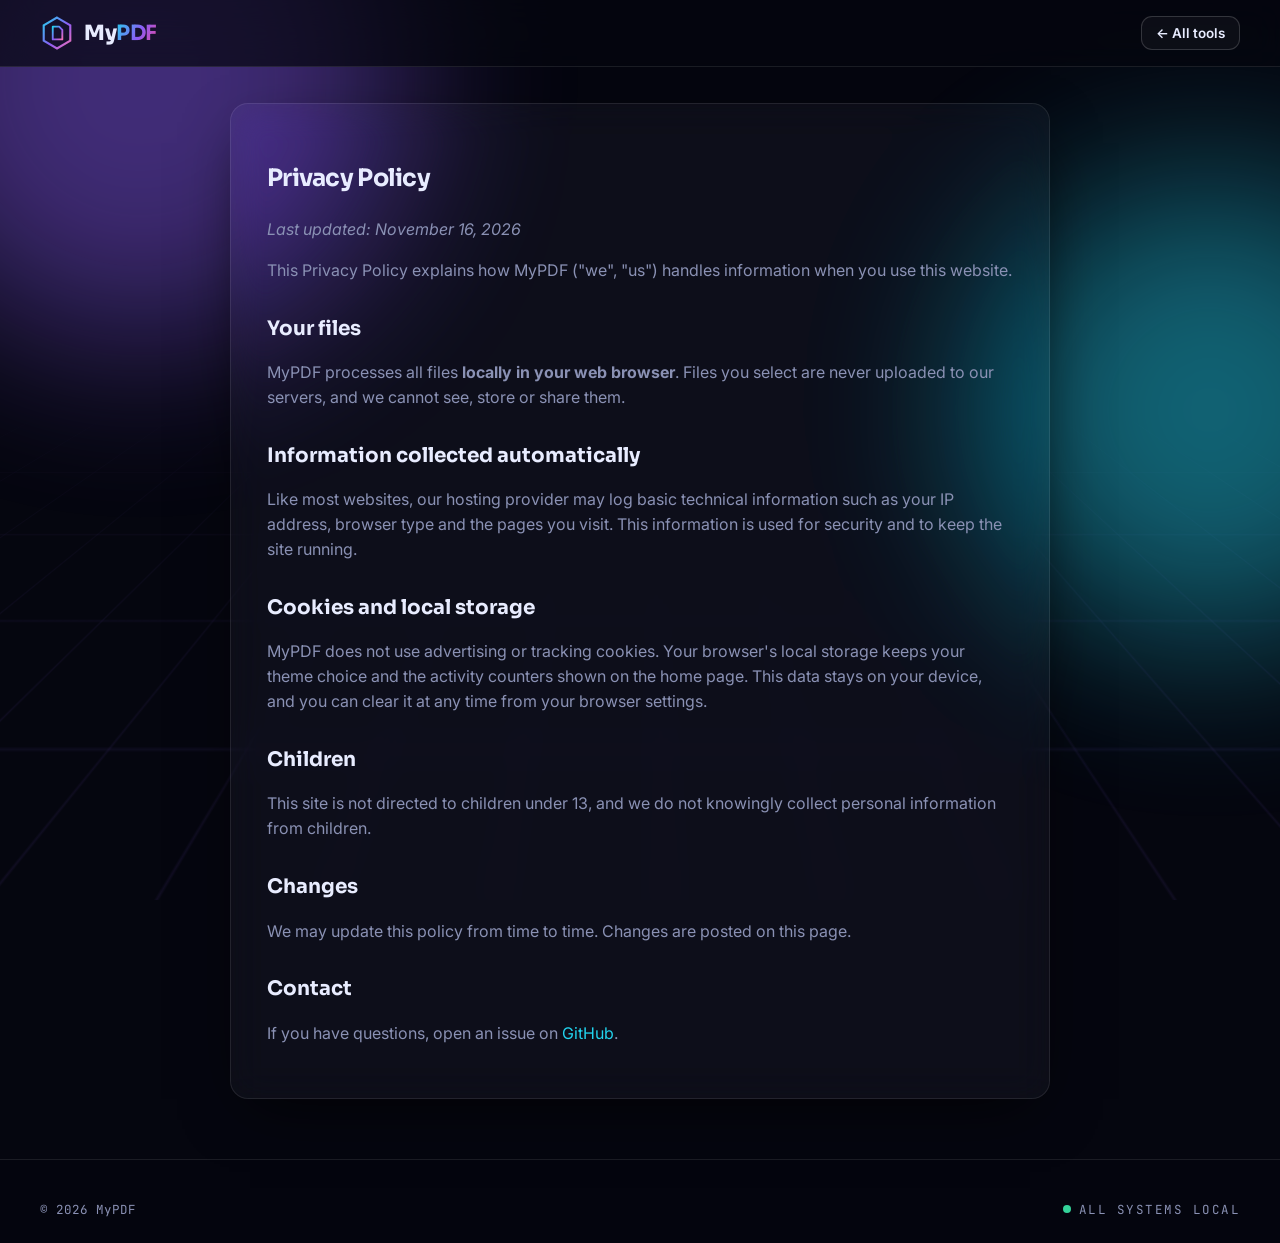
==== privacy.html @ 91246c2c "Add files via upload" ====
<!DOCTYPE html>
<html lang="en" data-theme="dark">
<head><meta charset="UTF-8"><meta name="viewport" content="width=device-width, initial-scale=1.0">
<title>Privacy Policy – MyPDF</title>
<script>(function(){var t=null;try{t=localStorage.getItem('mypdf-theme')}catch(e){}document.documentElement.dataset.theme=t==='light'?'light':'dark';})();</script>
<link rel="preconnect" href="https://fonts.googleapis.com"><link rel="preconnect" href="https://fonts.gstatic.com" crossorigin>
<link href="https://fonts.googleapis.com/css2?family=Sora:wght@600;800&family=Inter:wght@400;500;600&family=JetBrains+Mono:wght@500;700&display=swap" rel="stylesheet">
<link rel="stylesheet" href="style.css">
<style>.doc{padding:36px;margin:36px auto 60px;max-width:820px}.doc h1{font-family:var(--display);letter-spacing:-.03em}.doc h2{font-family:var(--display);font-size:20px;margin-top:30px}.doc p{color:var(--muted)}.doc a{color:var(--cyan)}@media(max-width:620px){.doc{padding:22px}}</style>
</head><body>
<svg width="0" height="0" style="position:absolute" aria-hidden="true"><defs><linearGradient id="grad" x1="0" y1="0" x2="1" y2="1"><stop offset="0" stop-color="#22d3ee"/><stop offset=".55" stop-color="#8b5cf6"/><stop offset="1" stop-color="#f472b6"/></linearGradient></defs></svg>
<div class="bg-fx" aria-hidden="true"><div class="bg-grid"></div><div class="orb o1"></div><div class="orb o2"></div></div>
<header class="topbar"><div class="container topbar-inner">
<a href="index.html" class="logo"><span class="logo-mark"><svg viewBox="0 0 64 64"><path d="M32 3l25 14.5v29L32 61 7 46.5v-29z" fill="none" stroke="url(#grad)" stroke-width="4"/><path d="M24 20h12l6 6v18H24z" fill="none" stroke="url(#grad)" stroke-width="3.5" stroke-linejoin="round"/></svg></span><span class="logo-text">My<b>PDF</b></span></a>
<a href="index.html" class="btn btn-glass btn-sm" style="margin-left:auto">← All tools</a></div></header>
<main class="container"><article class="doc glass"><h1>Privacy Policy</h1><p><em>Last updated: November 16, 2026</em></p>
<p>This Privacy Policy explains how MyPDF ("we", "us") handles information when you use this website.</p>
<h2>Your files</h2><p>MyPDF processes all files <strong>locally in your web browser</strong>. Files you select are never uploaded to our servers, and we cannot see, store or share them.</p>
<h2>Information collected automatically</h2><p>Like most websites, our hosting provider may log basic technical information such as your IP address, browser type and the pages you visit. This information is used for security and to keep the site running.</p>
<h2>Cookies and local storage</h2><p>MyPDF does not use advertising or tracking cookies. Your browser's local storage keeps your theme choice and the activity counters shown on the home page. This data stays on your device, and you can clear it at any time from your browser settings.</p>
<h2>Children</h2><p>This site is not directed to children under 13, and we do not knowingly collect personal information from children.</p>
<h2>Changes</h2><p>We may update this policy from time to time. Changes are posted on this page.</p>
<h2>Contact</h2><p>If you have questions, open an issue on <a href="https://github.com/sir-troy/myPDF/issues" target="_blank" rel="noopener">GitHub</a>.</p>
</article></main>
<footer class="footer"><div class="container"><div class="copyright" style="margin-top:0;border-top:0;padding-top:0"><span>© 2026 MyPDF</span><span class="sys-ok"><span class="dot"></span> ALL SYSTEMS LOCAL</span></div></div></footer>
</body></html>
---- style.css ----
/* MyPDF - styles (dark + light themes) */
:root{
  --cyan:#22d3ee; --violet:#8b5cf6; --pink:#ec4899; --green:#34d399; --amber:#f59e0b;
  --grad:linear-gradient(120deg,#22d3ee 0%,#8b5cf6 55%,#ec4899 100%);
  --font:'Inter',system-ui,-apple-system,Segoe UI,sans-serif;
  --display:'Sora','Inter',system-ui,sans-serif;
  --mono:'JetBrains Mono',ui-monospace,monospace;
  --r:18px; --ease:cubic-bezier(.22,1,.36,1);
}
[data-theme=dark]{
  --bg:#05060f; --bg2:#0a0c1c; --text:#e8ecff; --muted:#8a91b4; --faint:#4b5275;
  --glass:rgba(255,255,255,.035); --glass-2:rgba(255,255,255,.06); --stroke:rgba(255,255,255,.09); --stroke-2:rgba(255,255,255,.16);
  --grid:rgba(139,92,246,.13); --shadow:0 20px 60px -20px rgba(0,0,0,.8);
  --input:rgba(255,255,255,.04);
  color-scheme:dark;
}
[data-theme=light]{
  --bg:#f3f5fc; --bg2:#e8ecf8; --text:#0b1023; --muted:#555d80; --faint:#a1a8c6;
  --glass:rgba(255,255,255,.65); --glass-2:rgba(255,255,255,.85); --stroke:rgba(20,30,80,.10); --stroke-2:rgba(20,30,80,.18);
  --grid:rgba(99,102,241,.12); --shadow:0 20px 50px -24px rgba(40,50,120,.35);
  --input:#fff;
  color-scheme:light;
}

*{box-sizing:border-box}
html,body{margin:0}
html{scroll-behavior:smooth;-webkit-text-size-adjust:100%}
body{font-family:var(--font);color:var(--text);background:var(--bg);line-height:1.55;overflow-x:hidden;transition:background-color .5s,color .5s}
a{color:inherit;text-decoration:none}
img,canvas{max-width:100%}
.container{max-width:1240px;margin:0 auto;padding:0 20px}
[hidden]{display:none!important}
.ic{width:1em;height:1em;fill:none;stroke:currentColor;stroke-width:2;stroke-linecap:round;stroke-linejoin:round;flex:none}
::selection{background:var(--violet);color:#fff}
.grad-text{background:var(--grad);-webkit-background-clip:text;background-clip:text;color:transparent;background-size:200% 100%;animation:gradShift 6s ease-in-out infinite}
@keyframes gradShift{50%{background-position:100% 0}}
.glass{background:var(--glass);border:1px solid var(--stroke);border-radius:var(--r);backdrop-filter:blur(18px) saturate(1.3);-webkit-backdrop-filter:blur(18px) saturate(1.3);box-shadow:var(--shadow)}

/* Background FX */
.bg-fx{position:fixed;inset:0;z-index:-1;overflow:hidden;pointer-events:none}
.bg-grid{position:absolute;left:-50%;right:-50%;bottom:-10%;height:70%;
  background-image:linear-gradient(var(--grid) 1px,transparent 1px),linear-gradient(90deg,var(--grid) 1px,transparent 1px);background-size:56px 56px;
  transform:perspective(500px) rotateX(62deg);transform-origin:center top;animation:gridMove 9s linear infinite;
  -webkit-mask-image:linear-gradient(to top,#000 10%,transparent 85%);mask-image:linear-gradient(to top,#000 10%,transparent 85%)}
@keyframes gridMove{to{background-position:0 56px}}
.orb{position:absolute;border-radius:50%;filter:blur(90px);opacity:.45}
[data-theme=light] .orb{opacity:.28}
.o1{width:520px;height:520px;background:#8b5cf6;top:-180px;left:-120px;animation:orb1 18s ease-in-out infinite}
.o2{width:460px;height:460px;background:#22d3ee;top:20%;right:-160px;animation:orb2 22s ease-in-out infinite}
.o3{width:380px;height:380px;background:#ec4899;bottom:-120px;left:30%;opacity:.25;animation:orb1 26s ease-in-out infinite reverse}
@keyframes orb1{50%{transform:translate(120px,80px) scale(1.15)}}
@keyframes orb2{50%{transform:translate(-100px,120px) scale(.9)}}

/* Header */
.topbar{position:sticky;top:0;z-index:60;background:color-mix(in srgb,var(--bg) 70%,transparent);backdrop-filter:blur(16px);-webkit-backdrop-filter:blur(16px);border-bottom:1px solid var(--stroke)}
.topbar-inner{display:flex;align-items:center;height:66px;gap:18px}
.logo{display:flex;align-items:center;gap:10px}
.logo-mark{width:34px;height:34px;display:block;transition:transform .8s var(--ease)}
.logo:hover .logo-mark{transform:rotate(360deg)}
.logo-mark svg{width:100%;height:100%}
.logo-text{font-family:var(--display);font-weight:800;font-size:21px;letter-spacing:-.02em}
.logo-text b{background:var(--grad);-webkit-background-clip:text;background-clip:text;color:transparent}
.nav{display:flex;gap:4px;margin-left:auto}
.nav a{position:relative;padding:8px 14px;font-weight:500;font-size:14.5px;color:var(--muted);border-radius:10px;transition:color .25s,background-color .25s}
.nav a::after{content:"";position:absolute;left:14px;right:14px;bottom:3px;height:2px;border-radius:2px;background:var(--grad);transform:scaleX(0);transition:transform .35s var(--ease)}
.nav a:hover,.nav a.active{color:var(--text)}
.nav a:hover::after,.nav a.active::after{transform:scaleX(1)}
.theme-toggle{position:relative;width:40px;height:40px;border-radius:12px;border:1px solid var(--stroke-2);background:var(--glass);color:var(--text);cursor:pointer;display:grid;place-items:center;font-size:18px;overflow:hidden;transition:border-color .3s}
.theme-toggle:hover{border-color:var(--violet)}
.theme-toggle .ic{position:absolute;transition:transform .6s var(--ease),opacity .4s}
[data-theme=dark] .tt-sun{transform:translateY(30px) rotate(90deg);opacity:0}
[data-theme=light] .tt-moon{transform:translateY(-30px) rotate(-90deg);opacity:0}
.menu-btn{display:none;width:40px;height:40px;border:1px solid var(--stroke-2);border-radius:12px;background:var(--glass);cursor:pointer;padding:11px 10px;flex-direction:column;justify-content:space-between}
.menu-btn span{display:block;height:2px;background:var(--text);border-radius:2px;transition:.35s var(--ease)}
body.nav-open .menu-btn span:nth-child(1){transform:translateY(7px) rotate(45deg)}
body.nav-open .menu-btn span:nth-child(2){opacity:0}
body.nav-open .menu-btn span:nth-child(3){transform:translateY(-7px) rotate(-45deg)}
::view-transition-old(root),::view-transition-new(root){animation:none;mix-blend-mode:normal}

/* Layout */
.layout{display:grid;grid-template-columns:minmax(0,1fr);padding-top:14px;padding-bottom:60px}

/* Transitions */
.view.enter{animation:viewIn .7s var(--ease) both}
@keyframes viewIn{from{opacity:0;transform:perspective(1200px) translateY(30px) rotateX(6deg);filter:blur(6px)}to{opacity:1;transform:none;filter:none}}
.reveal{opacity:0;transform:perspective(1000px) translateY(40px) rotateX(10deg);transition:opacity .8s var(--ease),transform .9s var(--ease)}
.reveal.in{opacity:1;transform:none}
@keyframes fadeUp{from{opacity:0;transform:translateY(18px)}to{opacity:1;transform:none}}

/* Hero */
.hero{display:grid;grid-template-columns:minmax(0,1.05fr) minmax(0,.95fr);gap:24px;align-items:center;padding:20px 0 18px;min-height:520px}
.dot{width:8px;height:8px;border-radius:50%;background:var(--green);box-shadow:0 0 0 0 rgba(52,211,153,.7);animation:ping 1.8s infinite}
@keyframes ping{70%{box-shadow:0 0 0 9px rgba(52,211,153,0)}100%{box-shadow:0 0 0 0 rgba(52,211,153,0)}}
.hero-title{font-family:var(--display);font-size:clamp(36px,4.9vw,66px);line-height:1.02;letter-spacing:-.04em;font-weight:800;margin:22px 0 18px}
.hero-title .line{display:block;overflow:hidden;padding-bottom:.06em}
.hero-title .line>span{display:inline-block;animation:lineUp 1.1s var(--ease) both}
.hero-title .line:nth-child(3)>span{animation-delay:.24s}
.hero-title.out .line>span,.hero-title.out .grad-text{animation:lineOut .5s var(--ease) forwards}
.hero-title.out .line:nth-child(2)>span{animation-delay:.05s}
.hero-title.out .line:nth-child(3)>span{animation-delay:.1s}
@keyframes lineOut{to{transform:translateY(-105%) rotateX(40deg);opacity:0;filter:blur(6px)}}
.headline-progress{width:120px;height:3px;border-radius:3px;background:var(--stroke);margin:-4px 0 22px;overflow:hidden}
.headline-progress span{display:block;height:100%;width:0;background:var(--grad);border-radius:3px}
.headline-progress span.run{animation:hlBar 5s linear forwards}
@keyframes hlBar{to{width:100%}}
@keyframes lineUp{from{transform:translateY(110%) rotateX(-40deg);opacity:0}to{transform:none;opacity:1}}
.hero-title .grad-text{animation:lineUp 1.1s .12s var(--ease) both,gradShift 6s ease-in-out infinite}
.hero-sub{font-size:18px;color:var(--muted);max-width:540px;margin:0 0 28px;animation:fadeUp .9s .45s both}
.cta{display:flex;flex-wrap:wrap;gap:12px;animation:fadeUp .9s .6s both}
.hero-meta{display:flex;flex-wrap:wrap;gap:20px;margin-top:26px;font-family:var(--mono);font-size:12.5px;color:var(--muted);animation:fadeUp .9s .75s both}
.hero-meta span{display:inline-flex;align-items:center;gap:7px}
.hero-meta .ic{color:var(--cyan)}

.hero-3d{position:relative;height:500px;animation:fadeIn 1.4s .2s both}
@keyframes fadeIn{from{opacity:0}}
#hero-canvas{position:absolute;inset:0;width:100%;height:100%;display:block}
.hero-fallback{display:none;position:absolute;inset:15%;border-radius:50%;background:radial-gradient(circle at 35% 35%,#22d3ee,#8b5cf6 55%,transparent 72%);filter:blur(10px);animation:orb1 8s ease-in-out infinite}
.hero-3d.no-webgl .hero-fallback{display:block}
.hud{position:absolute;font-family:var(--mono);font-size:10.5px;letter-spacing:.15em;color:var(--muted);padding:8px 12px;border:1px solid var(--stroke);border-radius:10px;background:var(--glass);backdrop-filter:blur(10px);-webkit-backdrop-filter:blur(10px);line-height:1.5;pointer-events:none}
.hud b{color:var(--text);font-size:13px}
.hud-tl{top:30px;left:10px}
.hud-br{bottom:40px;right:10px;text-align:right}

/* Stats */
.stats-grid{display:grid;grid-template-columns:repeat(4,minmax(0,1fr));gap:14px;margin:18px 0 10px}
.stat{padding:20px;position:relative;overflow:hidden}
.stat::before{content:"";position:absolute;inset:0 0 auto 0;height:2px;background:var(--grad);opacity:.8}
.stat-label{display:block;font-family:var(--mono);font-size:10.5px;letter-spacing:.16em;color:var(--muted)}
.stat-num{display:block;font-family:var(--display);font-size:clamp(28px,3.4vw,42px);font-weight:800;letter-spacing:-.03em;margin:6px 0 2px;font-variant-numeric:tabular-nums;white-space:nowrap}
.stat-foot{font-size:12.5px;color:var(--muted)}

.session{display:grid;grid-template-columns:repeat(4,minmax(0,1fr)) auto;gap:14px;align-items:center;padding:22px}
.ses-num{display:block;font-family:var(--display);font-size:28px;font-weight:700;margin-top:4px;font-variant-numeric:tabular-nums}
.ses-num.ok{color:var(--green)}
.ses-num.bump{animation:bump .6s var(--ease)}
@keyframes bump{30%{transform:scale(1.18);color:var(--cyan)}}

/* Section heads */
.section-head{margin:56px 0 20px}
.section-head .tag{font-family:var(--mono);font-size:12px;font-weight:700;color:var(--cyan);letter-spacing:.12em}
.section-head .tag.warn{color:var(--amber)}
.section-head h2{font-family:var(--display);font-size:clamp(26px,3vw,36px);letter-spacing:-.03em;margin:6px 0 4px}
.section-head p{margin:0;color:var(--muted)}

/* Tool cards (3D tilt) */
.tool-grid{display:grid;grid-template-columns:repeat(2,minmax(0,1fr));gap:18px}
.tool-card{position:relative;display:block;padding:24px;border-radius:22px;background:var(--glass);border:1px solid var(--stroke);
  transform-style:preserve-3d;transform:perspective(900px) rotateX(var(--rx,0deg)) rotateY(var(--ry,0deg));transition:transform .5s var(--ease),border-color .3s,box-shadow .4s,opacity .8s;box-shadow:var(--shadow)}
.tool-card.reveal:not(.in){opacity:0;transform:perspective(900px) translateY(40px) rotateX(14deg)}
.tool-card.wide{grid-column:span 2}
.tool-card::before{content:"";position:absolute;inset:0;border-radius:inherit;padding:1px;background:linear-gradient(135deg,var(--c1),transparent 40%,transparent 60%,var(--c2));
  -webkit-mask:linear-gradient(#000 0 0) content-box,linear-gradient(#000 0 0);-webkit-mask-composite:xor;mask-composite:exclude;opacity:.35;transition:opacity .4s;pointer-events:none}
.tool-card:hover{border-color:transparent;box-shadow:0 30px 70px -25px color-mix(in srgb,var(--c1) 55%,transparent)}
.tool-card:hover::before{opacity:1}
.tc-glow{position:absolute;inset:0;border-radius:inherit;pointer-events:none;opacity:0;transition:opacity .4s;
  background:radial-gradient(420px circle at var(--mx,50%) var(--my,50%),color-mix(in srgb,var(--c1) 22%,transparent),transparent 45%)}
.tool-card:hover .tc-glow{opacity:1}
.tc-top{display:flex;justify-content:space-between;align-items:center;transform:translateZ(30px)}
.tc-id{font-family:var(--mono);font-size:11px;letter-spacing:.15em;color:var(--muted)}
.tc-go{width:36px;height:36px;border-radius:50%;display:grid;place-items:center;border:1px solid var(--stroke-2);font-size:16px;transition:transform .5s var(--ease),background .3s,color .3s}
.tool-card:hover .tc-go{background:linear-gradient(135deg,var(--c1),var(--c2));color:#fff;border-color:transparent;transform:translateX(4px) rotate(-45deg)}
.tool-icon{width:62px;height:62px;border-radius:18px;display:grid;place-items:center;font-size:28px;color:#fff;margin:20px 0 16px;
  background:linear-gradient(135deg,var(--c1),var(--c2));box-shadow:0 12px 30px -8px color-mix(in srgb,var(--c1) 70%,transparent),inset 0 1px 0 rgba(255,255,255,.4);
  transform:translateZ(60px);transition:transform .6s var(--ease)}
.tool-card:hover .tool-icon{transform:translateZ(80px) rotateY(-14deg) rotateX(8deg)}
.tool-card h3{font-family:var(--display);font-size:24px;letter-spacing:-.02em;margin:0 0 6px;transform:translateZ(40px)}
.tool-card p{margin:0;color:var(--muted);font-size:14.5px;max-width:420px;transform:translateZ(25px)}

/* Features & limits */
.features{display:grid;grid-template-columns:repeat(4,minmax(0,1fr));gap:14px}
.feature{padding:22px;transition:transform .5s var(--ease),border-color .3s,opacity .8s}
.feature.in:hover{transform:translateY(-6px);border-color:var(--stroke-2)}
.feature .ic{font-size:26px;color:var(--cyan);filter:drop-shadow(0 0 10px currentColor)}
.feature:nth-child(2) .ic{color:var(--amber)}.feature:nth-child(3) .ic{color:var(--violet)}.feature:nth-child(4) .ic{color:var(--pink)}
.feature h4{font-family:var(--display);margin:12px 0 6px;font-size:17px}
.feature p{margin:0;color:var(--muted);font-size:14px}

.limits{display:grid;grid-template-columns:repeat(2,minmax(0,1fr));gap:4px 26px;padding:22px 26px;border-color:color-mix(in srgb,var(--amber) 35%,var(--stroke))}
.limit{display:flex;gap:14px;padding:14px 0;border-bottom:1px solid var(--stroke)}
.limit:nth-last-child(-n+2){border-bottom:0}
.limit>.ic{font-size:20px;color:var(--amber);margin-top:2px}
.limit h4{margin:0 0 4px;font-size:15.5px;font-family:var(--display)}
.limit p{margin:0;color:var(--muted);font-size:14px}
.limit b{color:var(--text)}

.tool-limits{margin:24px 0 0;padding:0 20px;border-color:color-mix(in srgb,var(--amber) 30%,var(--stroke))}
.tool-limits summary{display:flex;align-items:center;gap:10px;padding:16px 0;cursor:pointer;font-weight:600;font-size:14.5px;list-style:none;color:var(--muted)}
.tool-limits summary .ic{color:var(--amber);font-size:18px}
.tool-limits summary::-webkit-details-marker{display:none}
.tool-limits summary::after{content:"+";margin-left:auto;font-size:20px;transition:transform .3s var(--ease)}
.tool-limits[open] summary::after{transform:rotate(45deg)}
.tool-limits ul{margin:0 0 16px;padding-left:20px;color:var(--muted);font-size:14px;animation:fadeUp .4s var(--ease)}
.tool-limits li{margin:4px 0}

/* Tool pages */
.tool-head{text-align:center;padding:36px 0 6px}
.crumb{display:inline-block;font-family:var(--mono);font-size:11.5px;font-weight:700;letter-spacing:.18em;color:var(--c1);margin-bottom:10px;padding:5px 12px;border:1px solid color-mix(in srgb,var(--c1) 40%,transparent);border-radius:999px;background:color-mix(in srgb,var(--c1) 8%,transparent)}
.tool-head h1{font-family:var(--display);margin:0 0 10px;font-size:clamp(34px,5vw,58px);font-weight:800;letter-spacing:-.04em;line-height:1.05}
.tool-head .grad-text{background:linear-gradient(120deg,var(--c1),var(--c2),var(--c1));-webkit-background-clip:text;background-clip:text;background-size:200% 100%}
.tool-head p{margin:0 auto;color:var(--muted);font-size:16.5px;max-width:560px}

.dropzone{position:relative;display:flex;flex-direction:column;align-items:center;justify-content:center;gap:8px;margin:30px auto;max-width:680px;padding:48px 20px;cursor:pointer;text-align:center;
  border-radius:24px;background:var(--glass);isolation:isolate;transition:transform .5s var(--ease),box-shadow .4s}
.dropzone::before{content:"";position:absolute;inset:0;border-radius:inherit;padding:1.5px;z-index:-1;
  background:conic-gradient(from var(--ang,0deg),var(--c1),transparent 25%,var(--c2) 50%,transparent 75%,var(--c1));
  -webkit-mask:linear-gradient(#000 0 0) content-box,linear-gradient(#000 0 0);-webkit-mask-composite:xor;mask-composite:exclude;animation:spinBorder 4s linear infinite}
@property --ang{syntax:'<angle>';inherits:false;initial-value:0deg}
@keyframes spinBorder{to{--ang:360deg}}
.dropzone:hover{transform:translateY(-4px);box-shadow:0 30px 60px -30px color-mix(in srgb,var(--c1) 60%,transparent)}
.dropzone.drag{transform:scale(1.03);box-shadow:0 0 0 6px color-mix(in srgb,var(--c1) 25%,transparent),0 30px 60px -20px color-mix(in srgb,var(--c1) 70%,transparent)}
.dz-ring{position:relative;width:78px;height:78px;border-radius:50%;display:grid;place-items:center;font-size:28px;color:#fff;margin-bottom:6px;
  background:linear-gradient(135deg,var(--c1),var(--c2));box-shadow:0 14px 34px -10px color-mix(in srgb,var(--c1) 80%,transparent)}
.dz-ring::before,.dz-ring::after{content:"";position:absolute;inset:-10px;border-radius:50%;border:1px solid color-mix(in srgb,var(--c1) 50%,transparent);animation:ripple 2.4s var(--ease) infinite}
.dz-ring::after{animation-delay:1.2s}
@keyframes ripple{from{transform:scale(.85);opacity:1}to{transform:scale(1.5);opacity:0}}
.dz-ring .ic{animation:floatY 2.4s ease-in-out infinite}
@keyframes floatY{50%{transform:translateY(-4px)}}
.dz-title{font-family:var(--display);font-weight:700;font-size:19px}
.dz-sub{color:var(--muted);font-size:13px;font-family:var(--mono)}
.dropzone.compact{padding:14px 18px;flex-direction:row;gap:14px;max-width:none;margin:22px 0}
.dropzone.compact .dz-ring{width:42px;height:42px;font-size:17px;margin:0}
.dropzone.compact .dz-ring::before,.dropzone.compact .dz-ring::after{display:none}
.dropzone.compact .dz-sub{display:none}
.dropzone.compact .dz-title{font-size:15px}
.dropzone.compact .dz-title::before{content:"Add / change · ";color:var(--muted);font-weight:500}

.file-grid{display:grid;grid-template-columns:repeat(auto-fill,minmax(150px,1fr));gap:16px;margin:18px 0}
.file-card{background:var(--glass);border:1px solid var(--stroke);border-radius:16px;padding:10px;position:relative;cursor:grab;user-select:none;-webkit-user-select:none;
  animation:cardIn .6s var(--ease) both;animation-delay:calc(var(--i,0)*50ms);transition:transform .35s var(--ease),border-color .3s,box-shadow .35s}
.file-card:hover{transform:translateY(-5px);border-color:color-mix(in srgb,var(--c1,var(--cyan)) 60%,transparent);box-shadow:0 18px 40px -20px color-mix(in srgb,var(--c1,var(--cyan)) 70%,transparent)}
@keyframes cardIn{from{opacity:0;transform:perspective(600px) translateY(30px) rotateX(-30deg) scale(.9)}to{opacity:1;transform:none}}
.file-card.dragging{opacity:.35}
.file-card.over{border-color:var(--c1,var(--cyan));box-shadow:0 0 0 3px color-mix(in srgb,var(--c1,var(--cyan)) 35%,transparent)}
.file-card .thumb{height:150px;display:grid;place-items:center;background:var(--glass-2);border-radius:10px;overflow:hidden}
.file-card .thumb img,.file-card .thumb canvas{max-width:100%;max-height:150px;box-shadow:0 4px 14px rgba(0,0,0,.3)}
.file-card .name{font-size:12.5px;font-weight:600;margin-top:9px;white-space:nowrap;overflow:hidden;text-overflow:ellipsis}
.file-card .meta{font-size:11px;color:var(--muted);font-family:var(--mono)}
.file-card .remove{position:absolute;top:-8px;right:-8px;width:28px;height:28px;border-radius:50%;border:1px solid var(--stroke-2);background:var(--bg2);color:var(--text);cursor:pointer;font-size:12px;z-index:2;transition:transform .35s var(--ease),background .2s}
.file-card .remove:hover{background:#ef4444;color:#fff;transform:rotate(90deg)}
.file-card .badge{position:absolute;top:-8px;left:-8px;background:linear-gradient(135deg,var(--c1,var(--cyan)),var(--c2,var(--violet)));color:#fff;font-family:var(--mono);font-size:11px;font-weight:700;border-radius:8px;padding:3px 8px;z-index:2}
.file-card .dl{display:block;text-align:center;margin-top:9px;font-size:13px;font-weight:600;padding:7px;border-radius:9px;background:var(--glass-2);border:1px solid var(--stroke);transition:.25s}
.file-card .dl:hover{background:linear-gradient(135deg,var(--c1),var(--c2));color:#fff;border-color:transparent}

.options{display:flex;flex-wrap:wrap;gap:16px;align-items:flex-end;justify-content:center;padding:20px;margin:22px 0;animation:fadeUp .6s var(--ease) both}
.options-col{flex-direction:column;align-items:stretch;max-width:580px;margin:22px auto}
.options label{display:flex;flex-direction:column;font-family:var(--mono);font-size:10.5px;font-weight:700;letter-spacing:.14em;text-transform:uppercase;gap:7px;color:var(--muted)}
select,input[type=text]{font:500 15px var(--font);color:var(--text);padding:11px 14px;border:1px solid var(--stroke-2);border-radius:12px;background:var(--input);min-width:170px;transition:border-color .25s,box-shadow .25s;max-width:100%}
select option{background:var(--bg2);color:var(--text)}
select:focus,input[type=text]:focus{outline:none;border-color:var(--c1,var(--cyan));box-shadow:0 0 0 4px color-mix(in srgb,var(--c1,var(--cyan)) 20%,transparent)}
.radio-row{display:flex;flex-direction:column;gap:10px}
.radio-row label{flex-direction:row;align-items:center;gap:10px;font:500 15px var(--font);text-transform:none;letter-spacing:0;color:var(--text);cursor:pointer}
input[type=radio],input[type=checkbox]{accent-color:var(--violet);width:17px;height:17px}
.file-pill{font-family:var(--mono);font-size:12.5px;padding:8px 14px;border-radius:999px;border:1px solid color-mix(in srgb,var(--c1,var(--cyan)) 45%,transparent);background:color-mix(in srgb,var(--c1,var(--cyan)) 10%,transparent);align-self:center;max-width:100%;overflow:hidden;text-overflow:ellipsis;white-space:nowrap}

/* Buttons */
.btn{position:relative;display:inline-flex;align-items:center;justify-content:center;gap:9px;font:600 15.5px var(--font);border:0;border-radius:14px;padding:13px 24px;cursor:pointer;overflow:hidden;isolation:isolate;
  transition:transform .35s var(--ease),box-shadow .35s var(--ease),background-position .5s,border-color .3s;-webkit-tap-highlight-color:transparent}
.btn .ic{transition:transform .35s var(--ease)}
.btn:hover .ic{transform:translateX(4px)}
.btn-primary{color:#fff;background:linear-gradient(120deg,var(--c1,#22d3ee),var(--c2,#8b5cf6),var(--c1,#22d3ee));background-size:200% 100%;box-shadow:0 12px 30px -10px color-mix(in srgb,var(--c2,#8b5cf6) 75%,transparent),inset 0 1px 0 rgba(255,255,255,.3)}
.btn-primary:hover{transform:translateY(-2px);background-position:100% 0;box-shadow:0 18px 40px -10px color-mix(in srgb,var(--c2,#8b5cf6) 85%,transparent),inset 0 1px 0 rgba(255,255,255,.3)}
.btn-primary::after{content:"";position:absolute;inset:0;z-index:-1;background:linear-gradient(110deg,transparent 30%,rgba(255,255,255,.35) 50%,transparent 70%);transform:translateX(-120%)}
.btn-primary:hover::after{transform:translateX(120%);transition:transform .9s ease}
.btn:active{transform:translateY(1px) scale(.98)}
.btn-glass{color:var(--text);background:var(--glass);border:1px solid var(--stroke-2)}
.btn-glass:hover{border-color:var(--violet);transform:translateY(-2px)}
.btn-sm{padding:8px 14px;font-size:13.5px;border-radius:11px}
.btn.full{width:100%;margin-top:10px}
.btn:disabled{opacity:.45;cursor:not-allowed;transform:none!important}

.result-bar{display:flex;justify-content:space-between;align-items:center;gap:12px;flex-wrap:wrap;padding:12px 12px 12px 20px;margin:20px 0;border-radius:16px;font-weight:600;
  background:color-mix(in srgb,var(--green) 12%,transparent);border:1px solid color-mix(in srgb,var(--green) 40%,transparent);animation:fadeUp .5s var(--ease) both}

/* Sign */
.sign-workspace{display:grid;grid-template-columns:330px minmax(0,1fr);gap:18px;margin-top:18px;animation:fadeUp .6s var(--ease) both}
.sign-panel{padding:20px;align-self:start}
.sign-panel h3{display:flex;align-items:center;gap:10px;font-family:var(--display);font-size:16px;margin:22px 0 10px}
.sign-panel h3:first-child{margin-top:0}
.sign-panel h3 span{font-family:var(--mono);font-size:11px;padding:3px 7px;border-radius:7px;color:#fff;background:linear-gradient(135deg,var(--c1),var(--c2))}
.tabs{display:flex;gap:4px;background:var(--glass-2);border:1px solid var(--stroke);border-radius:13px;padding:4px;margin-bottom:12px}
.tab{flex:1;border:0;background:none;padding:9px;border-radius:10px;font:600 14px var(--font);cursor:pointer;color:var(--muted);transition:.3s var(--ease)}
.tab.active{color:#fff;background:linear-gradient(135deg,var(--c1),var(--c2));box-shadow:0 6px 16px -6px var(--c2)}
.tab-pane{animation:fadeUp .4s var(--ease) both}
#sig-pad{width:100%;height:auto;aspect-ratio:600/220;border-radius:12px;background:#fff;touch-action:none;cursor:crosshair;border:1px solid var(--stroke-2)}
.row{display:flex;justify-content:space-between;align-items:center;margin-top:10px}
label.inline{display:flex;align-items:center;gap:8px;font-size:14px;font-weight:500;cursor:pointer}
input[type=color]{width:34px;height:28px;border:1px solid var(--stroke-2);border-radius:8px;padding:0;background:none;cursor:pointer}
.tab-pane input[type=text],.tab-pane select,.tab-pane input[type=file]{width:100%;margin-bottom:10px}
.type-preview{border-radius:12px;min-height:84px;display:flex;align-items:center;justify-content:center;font-size:40px;color:#1a237e;background:#fff;padding:6px;overflow:hidden;white-space:nowrap}
.hint{font-size:13px;color:var(--muted);margin:6px 0}
.sig-current{display:flex;align-items:center;gap:10px;margin-top:12px;font-family:var(--mono);font-size:11px;letter-spacing:.1em;color:var(--muted);animation:fadeUp .4s var(--ease) both}
.sig-current img{max-height:42px;max-width:190px;background:#fff;border-radius:8px;padding:3px}
.sign-viewer{padding:16px;min-width:0}
.pager{display:flex;justify-content:center;align-items:center;gap:14px;margin-bottom:14px;font-family:var(--mono);font-size:13px}
.page-stage{position:relative;margin:0 auto;width:fit-content;max-width:100%;background:#fff;cursor:copy;border-radius:4px;box-shadow:0 30px 60px -20px rgba(0,0,0,.6),0 0 0 1px var(--stroke-2);animation:pageIn .7s var(--ease) both}
@keyframes pageIn{from{opacity:0;transform:perspective(1000px) rotateX(18deg) translateY(30px)}to{opacity:1;transform:none}}
#sign-canvas{display:block;max-width:100%;height:auto}
.overlay{position:absolute;inset:0}
.placed{position:absolute;outline:1.5px dashed var(--pink);outline-offset:3px;cursor:move;touch-action:none;animation:stamp .5s var(--ease) both}
@keyframes stamp{from{transform:scale(1.7);opacity:0;filter:blur(4px)}to{transform:none;opacity:1;filter:none}}
.placed img{width:100%;height:100%;display:block;pointer-events:none}
.placed .del{position:absolute;top:-15px;right:-15px;width:24px;height:24px;border-radius:50%;border:0;background:#ef4444;color:#fff;font-size:11px;font-weight:700;cursor:pointer;line-height:1;box-shadow:0 4px 10px rgba(0,0,0,.3)}
.placed .rs{position:absolute;right:-9px;bottom:-9px;width:16px;height:16px;background:linear-gradient(135deg,var(--c1),var(--c2));border:2px solid #fff;border-radius:5px;cursor:nwse-resize}
.placed .date{position:absolute;left:0;top:100%;font:11px Helvetica,Arial,sans-serif;white-space:nowrap;color:#222;pointer-events:none}

/* SEO / FAQ */
.seo{padding:30px;margin-top:56px}
.seo h2{margin-top:0;font-family:var(--display);font-size:clamp(24px,3vw,32px);letter-spacing:-.03em}
.seo h3{font-family:var(--display)}
.seo p{color:var(--muted)}
.seo a{color:var(--cyan)}
.seo details{border-top:1px solid var(--stroke);padding:14px 0}
.seo summary{font-weight:600;cursor:pointer;list-style:none;display:flex;justify-content:space-between;align-items:center;gap:12px}
.seo summary::-webkit-details-marker{display:none}
.seo summary::after{content:"+";font-size:22px;color:var(--cyan);transition:transform .35s var(--ease)}
.seo details[open] summary::after{transform:rotate(45deg)}
.seo details[open] p{animation:fadeUp .4s var(--ease) both}

/* Footer */
.footer{border-top:1px solid var(--stroke);padding:40px 0 calc(24px + env(safe-area-inset-bottom));background:color-mix(in srgb,var(--bg) 70%,transparent)}
.footer p{color:var(--muted);margin:6px 0 0}
.copyright{display:flex;justify-content:space-between;flex-wrap:wrap;gap:10px;border-top:1px solid var(--stroke);margin-top:28px;padding-top:16px;font-size:12.5px;color:var(--muted);font-family:var(--mono)}
.ver{display:inline-block;margin-left:8px;padding:2px 8px;border-radius:999px;border:1px solid var(--stroke-2);color:var(--cyan);font-size:11px}
.sys-ok{display:inline-flex;align-items:center;gap:8px;letter-spacing:.12em}

/* Loader (3D cube) / toast / particles */
.loader{position:fixed;inset:0;z-index:150;display:flex;flex-direction:column;align-items:center;justify-content:center;gap:34px;font-family:var(--mono);font-size:13px;letter-spacing:.1em;
  background:color-mix(in srgb,var(--bg) 80%,transparent);backdrop-filter:blur(10px);-webkit-backdrop-filter:blur(10px);animation:fadeIn .25s both}
.cube{width:54px;height:54px;position:relative;transform-style:preserve-3d;animation:cube 2.4s var(--ease) infinite}
.cube span{position:absolute;inset:0;border:1.5px solid var(--cyan);background:color-mix(in srgb,var(--violet) 18%,transparent);box-shadow:0 0 18px color-mix(in srgb,var(--cyan) 50%,transparent) inset}
.cube span:nth-child(1){transform:translateZ(27px)}.cube span:nth-child(2){transform:rotateY(180deg) translateZ(27px)}
.cube span:nth-child(3){transform:rotateY(90deg) translateZ(27px)}.cube span:nth-child(4){transform:rotateY(-90deg) translateZ(27px)}
.cube span:nth-child(5){transform:rotateX(90deg) translateZ(27px)}.cube span:nth-child(6){transform:rotateX(-90deg) translateZ(27px)}
@keyframes cube{0%{transform:rotateX(-25deg) rotateY(0)}50%{transform:rotateX(155deg) rotateY(180deg)}100%{transform:rotateX(335deg) rotateY(360deg)}}
.toast{position:fixed;bottom:calc(24px + env(safe-area-inset-bottom));left:50%;transform:translateX(-50%);z-index:160;padding:13px 22px;border-radius:14px;font-weight:600;font-size:14.5px;max-width:calc(100vw - 30px);
  color:var(--text);background:var(--bg2);border:1px solid var(--stroke-2);box-shadow:0 20px 50px -15px rgba(0,0,0,.6),0 0 0 1px color-mix(in srgb,var(--cyan) 30%,transparent);animation:toastIn .55s var(--ease) both}
.toast.error{border-color:#ef4444;box-shadow:0 20px 50px -15px rgba(239,68,68,.45)}
@keyframes toastIn{from{opacity:0;transform:translate(-50%,40px) scale(.92)}to{opacity:1;transform:translate(-50%,0)}}
.confetti{position:fixed;width:6px;height:6px;border-radius:50%;z-index:170;pointer-events:none;box-shadow:0 0 10px currentColor;animation:confetti 1.2s cubic-bezier(.15,.6,.4,1) forwards}
@keyframes confetti{to{transform:translate(var(--dx),var(--dy)) scale(.3);opacity:0}}

/* Responsive */
@media (max-width:1100px){
  .stats-grid,.features{grid-template-columns:repeat(2,minmax(0,1fr))}
}
@media (max-width:900px){
  .sign-workspace{grid-template-columns:minmax(0,1fr)}
  .session{grid-template-columns:repeat(2,minmax(0,1fr))}
  .session .btn{grid-column:span 2}
}
@media (max-width:820px){
  .hero{grid-template-columns:minmax(0,1fr);min-height:0;padding-top:10px;gap:0}
  .hero-3d{height:340px;order:-1;margin:0 -20px}
  .hud-tl{top:12px;left:20px}.hud-br{bottom:12px;right:20px}
  .menu-btn{display:flex}
  .nav{position:fixed;top:66px;left:0;right:0;flex-direction:column;gap:2px;padding:12px 16px 18px;background:color-mix(in srgb,var(--bg) 96%,transparent);border-bottom:1px solid var(--stroke);
    opacity:0;visibility:hidden;transform:translateY(-10px);transition:opacity .3s,transform .4s var(--ease),visibility .3s}
  body.nav-open .nav{opacity:1;visibility:visible;transform:none}
  .nav a{font-size:18px;padding:12px 14px}
  .nav a::after{display:none}
  .nav a.active{background:var(--glass-2)}
  .theme-toggle{margin-left:auto}
  .limits{grid-template-columns:minmax(0,1fr)}
  .limit:nth-last-child(2){border-bottom:1px solid var(--stroke)}
}
@media (max-width:620px){
  .container{padding:0 16px}
  .hero-3d{margin:0 -16px;height:290px}
  .hud-tl{left:16px}.hud-br{right:16px}
  .hero-sub{font-size:16px}
  .cta .btn{flex:1 1 auto}
  .tool-grid{grid-template-columns:minmax(0,1fr)}
  .tool-card.wide{grid-column:auto}
  .tool-card{padding:20px}
  .tool-icon{width:54px;height:54px;font-size:24px;margin:14px 0 12px}
  .stats-grid{gap:10px}
  .stat{padding:16px}
  .stat-foot{font-size:11.5px}
  .features{grid-template-columns:minmax(0,1fr)}
  .file-grid{grid-template-columns:repeat(2,minmax(0,1fr));gap:12px}
  .file-card .thumb{height:120px}
  .options{flex-direction:column;align-items:stretch}
  .options label,select,input[type=text]{width:100%;min-width:0}
  .options .btn{width:100%}
  .result-bar{flex-direction:column;align-items:stretch;text-align:center;padding:14px}
  .section-head{margin:44px 0 16px}
  .dropzone{padding:38px 16px}
  .limits{padding:8px 18px}
  .seo{padding:22px}
  .pager{gap:8px}
  .ses-num{font-size:24px}
}
@media (prefers-reduced-motion:reduce){
  *,*::before,*::after{animation-duration:.01ms!important;animation-iteration-count:1!important;transition-duration:.01ms!important}
  .reveal,.tool-card.reveal:not(.in){opacity:1;transform:none}
}
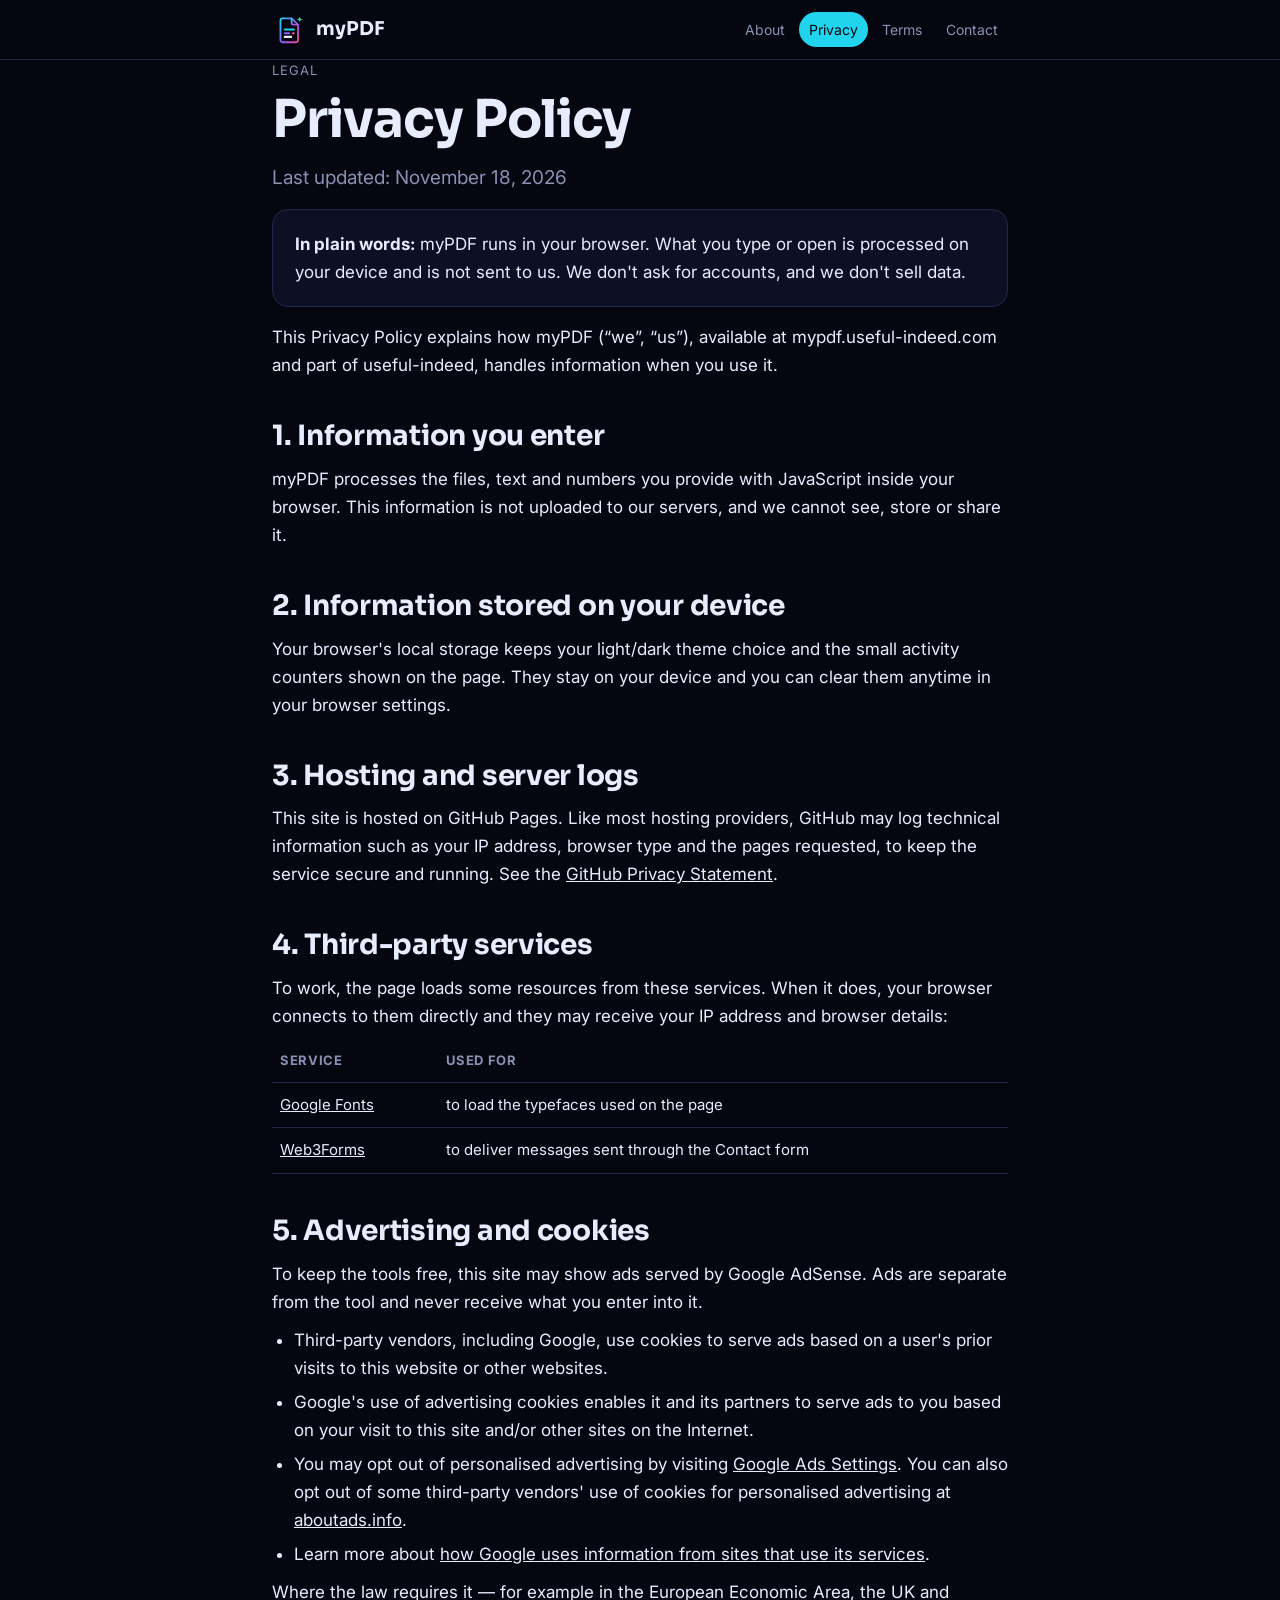
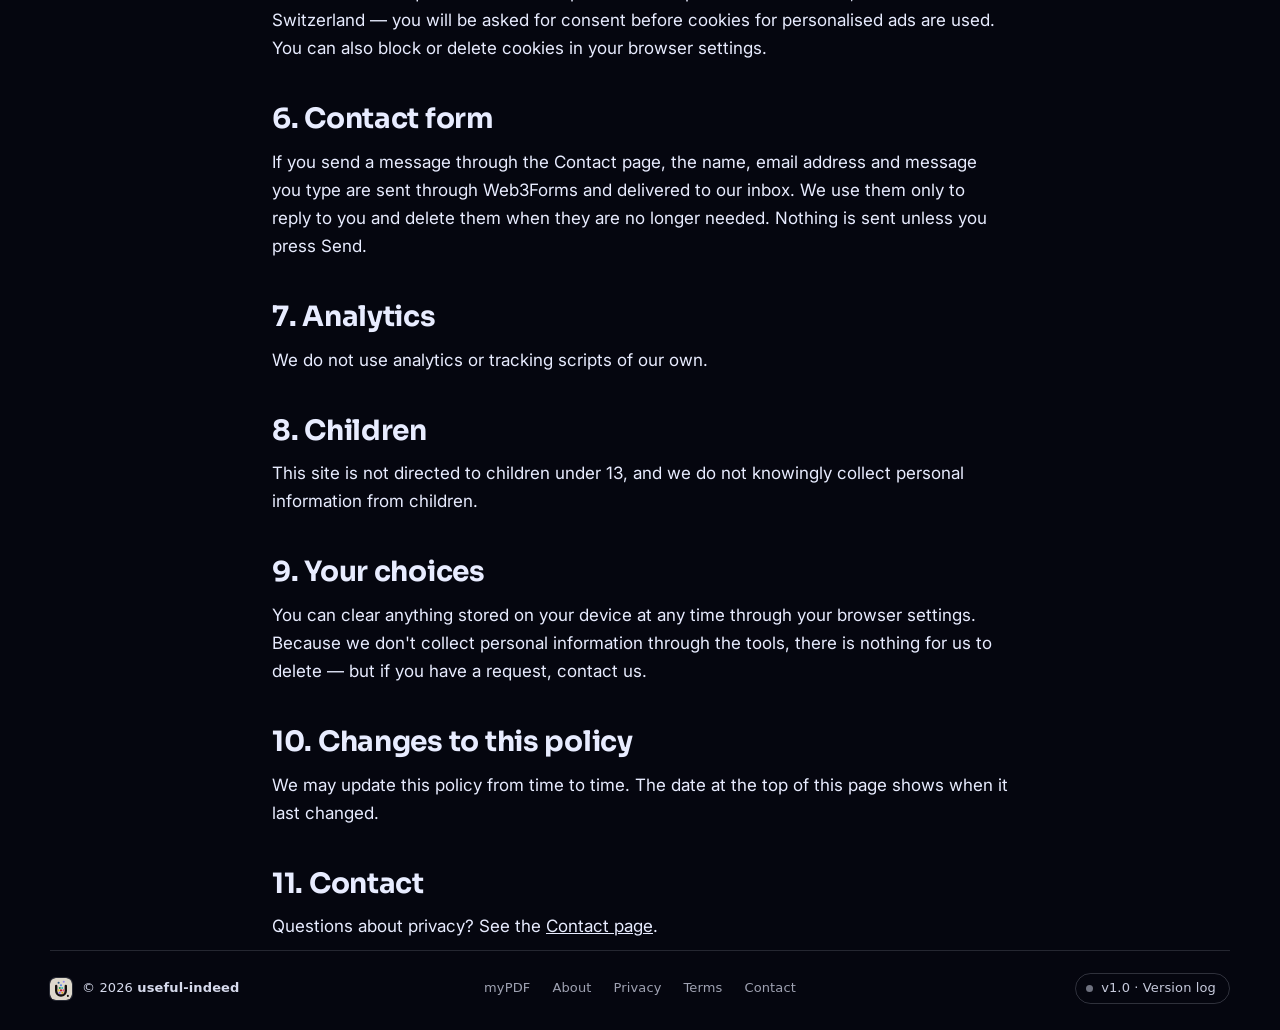
==== commit 7f3dce5c: "Update mypdf.useful-indeed.com" ====
--- a/privacy.html
+++ b/privacy.html
@@ -1,26 +1,94 @@
 <!DOCTYPE html>
-<html lang="en" data-theme="dark">
-<head><meta charset="UTF-8"><meta name="viewport" content="width=device-width, initial-scale=1.0">
-<title>Privacy Policy – MyPDF</title>
-<script>(function(){var t=null;try{t=localStorage.getItem('mypdf-theme')}catch(e){}document.documentElement.dataset.theme=t==='light'?'light':'dark';})();</script>
-<link rel="preconnect" href="https://fonts.googleapis.com"><link rel="preconnect" href="https://fonts.gstatic.com" crossorigin>
-<link href="https://fonts.googleapis.com/css2?family=Sora:wght@600;800&family=Inter:wght@400;500;600&family=JetBrains+Mono:wght@500;700&display=swap" rel="stylesheet">
-<link rel="stylesheet" href="style.css">
-<style>.doc{padding:36px;margin:36px auto 60px;max-width:820px}.doc h1{font-family:var(--display);letter-spacing:-.03em}.doc h2{font-family:var(--display);font-size:20px;margin-top:30px}.doc p{color:var(--muted)}.doc a{color:var(--cyan)}@media(max-width:620px){.doc{padding:22px}}</style>
-</head><body>
-<svg width="0" height="0" style="position:absolute" aria-hidden="true"><defs><linearGradient id="grad" x1="0" y1="0" x2="1" y2="1"><stop offset="0" stop-color="#22d3ee"/><stop offset=".55" stop-color="#8b5cf6"/><stop offset="1" stop-color="#f472b6"/></linearGradient></defs></svg>
-<div class="bg-fx" aria-hidden="true"><div class="bg-grid"></div><div class="orb o1"></div><div class="orb o2"></div></div>
-<header class="topbar"><div class="container topbar-inner">
-<a href="index.html" class="logo"><span class="logo-mark"><svg viewBox="0 0 64 64"><path d="M32 3l25 14.5v29L32 61 7 46.5v-29z" fill="none" stroke="url(#grad)" stroke-width="4"/><path d="M24 20h12l6 6v18H24z" fill="none" stroke="url(#grad)" stroke-width="3.5" stroke-linejoin="round"/></svg></span><span class="logo-text">My<b>PDF</b></span></a>
-<a href="index.html" class="btn btn-glass btn-sm" style="margin-left:auto">← All tools</a></div></header>
-<main class="container"><article class="doc glass"><h1>Privacy Policy</h1><p><em>Last updated: November 16, 2026</em></p>
-<p>This Privacy Policy explains how MyPDF ("we", "us") handles information when you use this website.</p>
-<h2>Your files</h2><p>MyPDF processes all files <strong>locally in your web browser</strong>. Files you select are never uploaded to our servers, and we cannot see, store or share them.</p>
-<h2>Information collected automatically</h2><p>Like most websites, our hosting provider may log basic technical information such as your IP address, browser type and the pages you visit. This information is used for security and to keep the site running.</p>
-<h2>Cookies and local storage</h2><p>MyPDF does not use advertising or tracking cookies. Your browser's local storage keeps your theme choice and the activity counters shown on the home page. This data stays on your device, and you can clear it at any time from your browser settings.</p>
-<h2>Children</h2><p>This site is not directed to children under 13, and we do not knowingly collect personal information from children.</p>
-<h2>Changes</h2><p>We may update this policy from time to time. Changes are posted on this page.</p>
-<h2>Contact</h2><p>If you have questions, open an issue on <a href="https://github.com/sir-troy/myPDF/issues" target="_blank" rel="noopener">GitHub</a>.</p>
-</article></main>
-<footer class="footer"><div class="container"><div class="copyright" style="margin-top:0;border-top:0;padding-top:0"><span>© 2026 MyPDF</span><span class="sys-ok"><span class="dot"></span> ALL SYSTEMS LOCAL</span></div></div></footer>
-</body></html>
+<html lang="en">
+<head>
+<meta charset="UTF-8">
+<meta name="viewport" content="width=device-width, initial-scale=1.0">
+<title>Privacy Policy · myPDF</title>
+<meta name="description" content="How myPDF handles your information: it runs in your browser and your data is not uploaded.">
+<link rel="canonical" href="https://mypdf.useful-indeed.com/privacy.html">
+<meta property="og:title" content="Privacy Policy · myPDF">
+<meta property="og:description" content="How myPDF handles your information: it runs in your browser and your data is not uploaded.">
+<meta property="og:url" content="https://mypdf.useful-indeed.com/privacy.html">
+<meta property="og:type" content="website">
+<link rel="icon" type="image/svg+xml" href="logo.svg">
+<link rel="apple-touch-icon" href="logo.svg">
+<link rel="preconnect" href="https://fonts.googleapis.com"><link rel="preconnect" href="https://fonts.gstatic.com" crossorigin><link href="https://fonts.googleapis.com/css2?family=Sora:wght@600;700&family=Inter:wght@400;500;600&display=swap" rel="stylesheet">
+<link rel="stylesheet" href="useful-indeed/footer.css">
+<script src="version-log.js"></script>
+<style>
+:root{--bg:#05060f;--fg:#e8ecff;--muted:#8a91b4;--acc:#22d3ee;--accfg:#05060f;--card:#0d1024;--line:#23284a;--font:'Inter',system-ui,sans-serif;--head:'Sora','Inter',sans-serif}
+*{box-sizing:border-box;margin:0;padding:0}
+html{-webkit-text-size-adjust:100%}
+body{background:var(--bg);color:var(--fg);font-family:var(--font);font-size:17px;line-height:1.65;overflow-x:clip}
+a{color:inherit}
+.wrap{max-width:780px;margin:0 auto;padding:0 22px}
+.top{border-bottom:1px solid var(--line);position:sticky;top:0;background:color-mix(in srgb,var(--bg) 90%,transparent);backdrop-filter:blur(10px);-webkit-backdrop-filter:blur(10px);z-index:5}
+.top .wrap{display:flex;align-items:center;justify-content:space-between;gap:14px;padding-top:12px;padding-bottom:12px;flex-wrap:wrap}
+.brand{display:flex;align-items:center;gap:10px;text-decoration:none;font-family:var(--head);font-weight:700;font-size:19px;white-space:nowrap}
+.brand img{width:34px;height:34px;border-radius:9px}
+nav.links{display:flex;gap:4px;flex-wrap:wrap;font-size:14px}
+nav.links a{text-decoration:none;padding:6px 10px;border-radius:99px;color:var(--muted)}
+nav.links a:hover{color:var(--fg);background:var(--card)}
+nav.links a[aria-current]{color:var(--accfg);background:var(--acc)}
+main{padding:46px 0 30px}
+.eyebrow{font-size:13px;letter-spacing:.08em;text-transform:uppercase;color:var(--muted);margin-bottom:10px}
+h1{font-family:var(--head);font-weight:700;font-size:clamp(34px,7vw,52px);line-height:1.08;letter-spacing:-.02em}
+.lead{font-size:19px;color:var(--muted);margin-top:14px;max-width:640px}
+h2{font-family:var(--head);font-weight:700;font-size:clamp(22px,4.5vw,28px);line-height:1.2;margin:40px 0 12px;letter-spacing:-.01em}
+h3{font-size:17px;margin:20px 0 6px}
+p{margin:10px 0}
+ul,ol{margin:10px 0 10px 22px}
+li{margin:6px 0}
+.card{background:var(--card);border:1px solid var(--line);border-radius:16px;padding:20px 22px;margin:16px 0}
+.why{display:grid;gap:12px}
+.why .card b{display:block;font-family:var(--head);font-weight:700;font-size:20px;line-height:1.25;margin-bottom:4px}
+.why .card p{margin:0;color:var(--muted)}
+details{border-bottom:1px solid var(--line);padding:12px 0}
+details summary{cursor:pointer;font-weight:600;list-style:none;display:flex;justify-content:space-between;gap:12px}
+details summary::-webkit-details-marker{display:none}
+details summary::after{content:"+";color:var(--muted);font-size:22px;line-height:1;transition:transform .2s}
+details[open] summary::after{transform:rotate(45deg)}
+details p{color:var(--muted)}
+.btn{display:inline-block;background:var(--acc);color:var(--accfg);text-decoration:none;font-weight:700;padding:13px 22px;border-radius:12px;margin-top:8px}
+.btn:hover{filter:brightness(1.08)}
+.muted{color:var(--muted)}
+.cf label{display:block;font-size:14px;font-weight:600;margin:0 0 14px}
+.cf input,.cf select,.cf textarea{display:block;width:100%;margin-top:6px;font:inherit;font-weight:400;font-size:16px;color:var(--fg);background:var(--bg);border:1px solid var(--line);border-radius:10px;padding:11px 12px}
+.cf input:focus,.cf select:focus,.cf textarea:focus{outline:2px solid var(--acc);outline-offset:1px;border-color:transparent}
+.cf textarea{resize:vertical;min-height:130px}
+.cf-row{display:grid;grid-template-columns:1fr 1fr;gap:0 14px}
+.cf-foot{display:flex;align-items:center;gap:14px;flex-wrap:wrap}
+.cf .btn{border:0;cursor:pointer;font:inherit;font-weight:700;margin-top:0}
+.cf .btn:disabled{opacity:.6;cursor:wait}
+.cf-status{font-size:14px}.cf-status.ok{color:var(--acc);font-weight:600}.cf-status.err{color:#e5484d;font-weight:600}
+@media (max-width:560px){.cf-row{grid-template-columns:1fr}}
+.small{font-size:14px}
+table{width:100%;border-collapse:collapse;font-size:15px;margin:10px 0}
+td,th{text-align:left;padding:10px 8px;border-bottom:1px solid var(--line);vertical-align:top}
+th{font-size:13px;color:var(--muted);text-transform:uppercase;letter-spacing:.05em}
+.tools{display:grid;grid-template-columns:repeat(auto-fill,minmax(220px,1fr));gap:10px;margin:14px 0}
+.tools a{display:flex;gap:10px;align-items:center;text-decoration:none;background:var(--card);border:1px solid var(--line);border-radius:14px;padding:10px 12px}
+.tools img{width:36px;height:36px;border-radius:9px;flex:none}
+.tools b{display:block;font-size:15px;line-height:1.2}
+.tools span{font-size:13px;color:var(--muted)}
+@media (max-width:560px){body{font-size:16px} main{padding-top:32px} nav.links{width:100%} nav.links a{padding:6px 9px}}
+</style>
+</head>
+<body>
+<header class="top"><div class="wrap">
+  <a class="brand" href="./"><img src="logo.svg" alt="">myPDF</a>
+  <nav class="links" aria-label="Site"><a href="about.html">About</a><a href="privacy.html" aria-current="page">Privacy</a><a href="terms.html">Terms</a><a href="contact.html">Contact</a></nav>
+</div></header>
+<main class="wrap">
+<div class="eyebrow">Legal</div><h1>Privacy Policy</h1><p class="lead">Last updated: November 18, 2026</p><div class="card"><b>In plain words:</b> myPDF runs in your browser. What you type or open is processed on your device and is not sent to us. We don't ask for accounts, and we don't sell data.</div><p>This Privacy Policy explains how myPDF (“we”, “us”), available at mypdf.useful-indeed.com and part of useful-indeed, handles information when you use it.</p><h2>1. Information you enter</h2><p>myPDF processes the files, text and numbers you provide with JavaScript inside your browser. This information is not uploaded to our servers, and we cannot see, store or share it.</p><h2>2. Information stored on your device</h2><p>Your browser&#x27;s local storage keeps your light/dark theme choice and the small activity counters shown on the page. They stay on your device and you can clear them anytime in your browser settings.</p><h2>3. Hosting and server logs</h2><p>This site is hosted on GitHub Pages. Like most hosting providers, GitHub may log technical information such as your IP address, browser type and the pages requested, to keep the service secure and running. See the <a href="https://docs.github.com/en/site-policy/privacy-policies/github-general-privacy-statement" rel="noopener">GitHub Privacy Statement</a>.</p><h2>4. Third-party services</h2><p>To work, the page loads some resources from these services. When it does, your browser connects to them directly and they may receive your IP address and browser details:</p><table><tr><th>Service</th><th>Used for</th></tr><tr><td><a href="https://policies.google.com/privacy" rel="noopener">Google Fonts</a></td><td>to load the typefaces used on the page</td></tr><tr><td><a href="https://web3forms.com/privacy" rel="noopener">Web3Forms</a></td><td>to deliver messages sent through the Contact form</td></tr></table><h2>5. Advertising and cookies</h2><p>To keep the tools free, this site may show ads served by Google AdSense. Ads are separate from the tool and never receive what you enter into it.</p><ul><li>Third-party vendors, including Google, use cookies to serve ads based on a user's prior visits to this website or other websites.</li><li>Google's use of advertising cookies enables it and its partners to serve ads to you based on your visit to this site and/or other sites on the Internet.</li><li>You may opt out of personalised advertising by visiting <a href="https://adssettings.google.com" rel="noopener">Google Ads Settings</a>. You can also opt out of some third-party vendors' use of cookies for personalised advertising at <a href="https://www.aboutads.info/choices" rel="noopener">aboutads.info</a>.</li><li>Learn more about <a href="https://policies.google.com/technologies/partner-sites" rel="noopener">how Google uses information from sites that use its services</a>.</li></ul><p>Where the law requires it — for example in the European Economic Area, the UK and Switzerland — you will be asked for consent before cookies for personalised ads are used. You can also block or delete cookies in your browser settings.</p><h2>6. Contact form</h2><p>If you send a message through the Contact page, the name, email address and message you type are sent through Web3Forms and delivered to our inbox. We use them only to reply to you and delete them when they are no longer needed. Nothing is sent unless you press Send.</p><h2>7. Analytics</h2><p>We do not use analytics or tracking scripts of our own.</p><h2>8. Children</h2><p>This site is not directed to children under 13, and we do not knowingly collect personal information from children.</p><h2>9. Your choices</h2><p>You can clear anything stored on your device at any time through your browser settings. Because we don't collect personal information through the tools, there is nothing for us to delete — but if you have a request, contact us.</p><h2>10. Changes to this policy</h2><p>We may update this policy from time to time. The date at the top of this page shows when it last changed.</p><h2>11. Contact</h2><p>Questions about privacy? See the <a href="contact.html">Contact page</a>.</p>
+</main>
+<footer class="ui-foot">
+  <div class="ui-foot-in">
+    <a class="ui-foot-brand" href="https://useful-indeed.com" title="More small, free tools on useful-indeed"><img src="useful-indeed/logo.svg" alt="useful-indeed logo" width="22" height="22"><span>© <span data-ui-year>2026</span> <b>useful-indeed</b></span></a>
+    <nav class="ui-foot-nav" aria-label="Site"><a href="./">myPDF</a><a href="about.html">About</a><a href="privacy.html">Privacy</a><a href="terms.html">Terms</a><a href="contact.html">Contact</a></nav>
+    <button type="button" class="ui-foot-ver" data-ui-ver>v1.0 · Version log</button>
+  </div>
+</footer>
+<script src="useful-indeed/badge.js" defer></script>
+</body>
+</html>
--- a/useful-indeed/footer.css
+++ b/useful-indeed/footer.css
@@ -0,0 +1,40 @@
+/* useful-indeed — shared footer (same on every tool). Master copy: /shared/useful-indeed/footer.css */
+.ui-foot{display:block;width:100%;box-sizing:border-box;margin:0;padding:0 24px;clear:both;position:relative;z-index:2;
+  color:inherit;background:transparent;text-align:left;
+  font:500 13px/1.45 system-ui,-apple-system,"Segoe UI",Roboto,"Helvetica Neue",Arial,sans-serif;letter-spacing:.01em;text-transform:none}
+.ui-foot *{box-sizing:border-box}
+.ui-foot-in{max-width:1180px;margin:0 auto;padding:22px 0 26px;display:grid;grid-template-columns:1fr auto 1fr;align-items:center;gap:14px 28px;
+  border-top:1px solid color-mix(in srgb,currentColor 14%,transparent)}
+.ui-foot a,.ui-foot button{color:inherit;font:inherit;letter-spacing:inherit;text-decoration:none;background:none;margin:0;box-shadow:none}
+.ui-foot-brand{display:inline-flex;align-items:center;gap:10px;justify-self:start;opacity:.92;white-space:nowrap}
+.ui-foot-brand img{width:22px;height:22px;border-radius:6px;display:block;flex:none;box-shadow:0 0 0 1px color-mix(in srgb,currentColor 18%,transparent);transition:transform .35s cubic-bezier(.3,1.6,.5,1)}
+.ui-foot-brand:hover img{transform:rotate(-10deg) scale(1.1)}
+.ui-foot-brand b{font-weight:600}
+.ui-foot-nav{display:flex!important;position:static!important;background:none!important;padding:0!important;margin:0!important;border:0!important;flex-wrap:wrap;justify-content:center;gap:4px 22px}
+.ui-foot-nav a{opacity:.68;transition:opacity .2s;padding:0!important;margin:0!important;border:0!important;background:none!important;border-radius:0!important;width:auto!important;height:auto!important;display:inline!important;font-size:13px!important;font-weight:500!important}
+.ui-foot-nav a:hover{opacity:1;text-decoration:underline;text-underline-offset:3px}
+.ui-foot-ver{justify-self:end;display:inline-flex;align-items:center;gap:8px;cursor:pointer;white-space:nowrap;
+  border:1px solid color-mix(in srgb,currentColor 22%,transparent)!important;border-radius:999px;padding:5px 13px 5px 10px;opacity:.85;transition:opacity .2s,border-color .2s}
+.ui-foot-ver::before{content:"";width:7px;height:7px;border-radius:50%;background:currentColor;opacity:.55}
+.ui-foot-ver:hover{opacity:1;border-color:currentColor!important}
+.ui-foot-ver:focus-visible,.ui-foot a:focus-visible{outline:2px solid currentColor;outline-offset:3px;border-radius:6px}
+@media (max-width:720px){
+  .ui-foot{padding:0 18px}
+  .ui-foot-in{grid-template-columns:1fr;justify-items:center;text-align:center;gap:14px;padding:20px 0 24px}
+  .ui-foot-brand,.ui-foot-ver{justify-self:center}
+}
+
+/* Floating variant — for full-screen tools (e.g. Stilldusk): the footer opens from a small button, bottom-right */
+.ui-foot.ui-foot--float{position:fixed!important;right:16px;bottom:66px;width:auto;max-width:calc(100vw - 32px);padding:0;z-index:60;
+  opacity:0;visibility:hidden;transform:translateY(8px) scale(.98);transform-origin:bottom right;transition:opacity .2s,transform .2s,visibility .2s}
+.ui-foot.ui-foot--float.ui-open{opacity:1;visibility:visible;transform:none}
+.ui-foot--float .ui-foot-in{display:flex;flex-direction:column;align-items:flex-start;gap:14px;padding:18px 20px;border-radius:16px;
+  border:1px solid color-mix(in srgb,currentColor 18%,transparent);background:var(--ui-panel,rgba(20,20,28,.88));
+  backdrop-filter:blur(14px);-webkit-backdrop-filter:blur(14px);box-shadow:0 20px 50px rgba(0,0,0,.35);text-align:left}
+.ui-foot--float .ui-foot-nav{justify-content:flex-start;gap:6px 18px}
+.ui-foot-toggle{position:fixed;right:16px;bottom:16px;z-index:61;width:40px;height:40px;padding:7px;border-radius:12px;cursor:pointer;color:inherit;
+  border:1px solid color-mix(in srgb,currentColor 22%,transparent);background:var(--ui-panel,rgba(20,20,28,.6));
+  backdrop-filter:blur(10px);-webkit-backdrop-filter:blur(10px);opacity:.75;transition:opacity .2s,transform .2s}
+.ui-foot-toggle:hover,.ui-foot-toggle[aria-expanded="true"]{opacity:1;transform:translateY(-1px)}
+.ui-foot-toggle img{width:100%;height:100%;display:block;border-radius:6px}
+@media (max-width:720px){.ui-foot.ui-foot--float{right:12px;bottom:62px}.ui-foot-toggle{right:12px;bottom:12px}}
